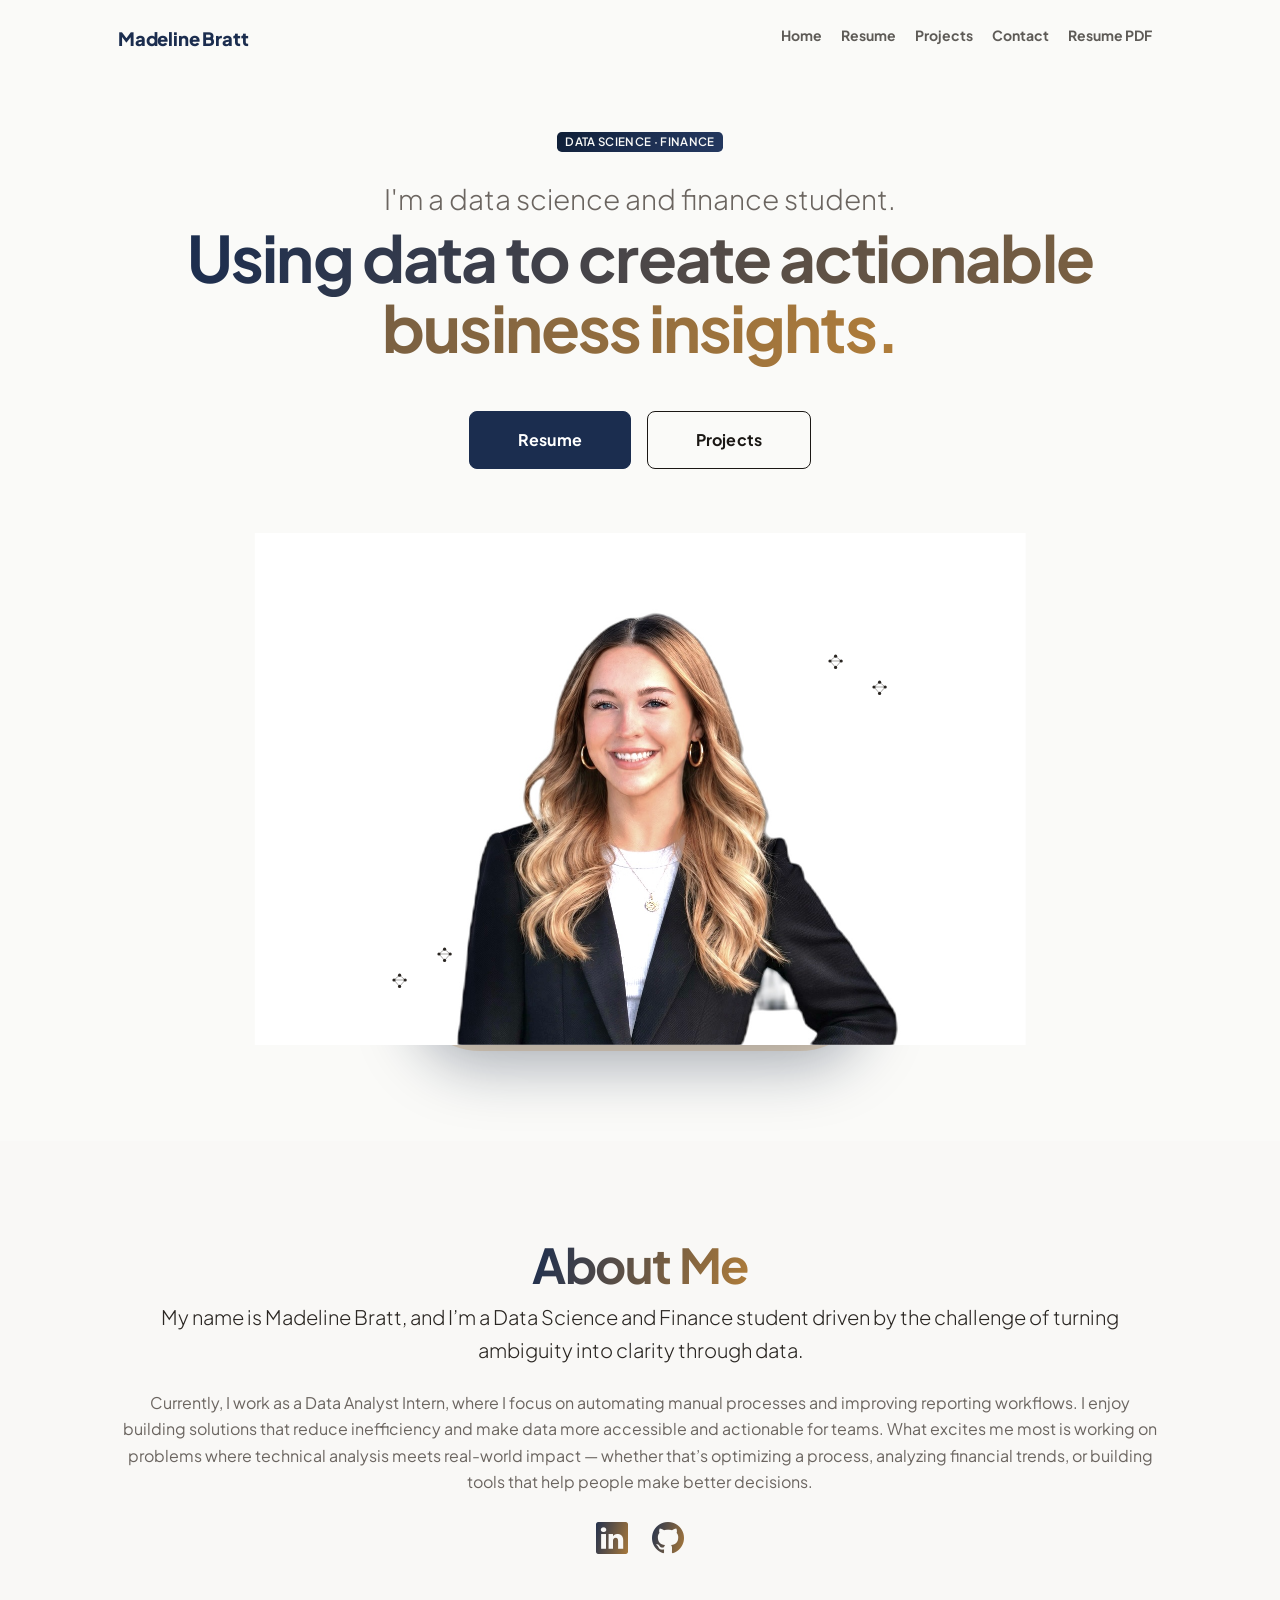
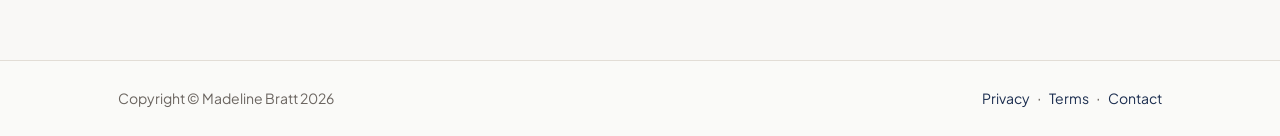
==== index.html @ 9de029a8 "Update index.html" ====
<!DOCTYPE html>
<html lang="en">
    <head>
        <meta charset="utf-8" />
        <meta name="viewport" content="width=device-width, initial-scale=1, shrink-to-fit=no" />
        <meta name="description" content="" />
        <meta name="author" content="" />
        <title>Madeline Bratt - Portfolio</title>
        <!-- Favicon-->
        <link rel="icon" type="image/x-icon" href="assets/favicon.ico" />
        <!-- Custom Google font-->
        <link rel="preconnect" href="https://fonts.googleapis.com" />
        <link rel="preconnect" href="https://fonts.gstatic.com" crossorigin />
        <link href="https://fonts.googleapis.com/css2?family=Plus+Jakarta+Sans:wght@100;200;300;400;500;600;700;800;900&amp;display=swap" rel="stylesheet" />
        <!-- Bootstrap icons-->
        <link href="https://cdn.jsdelivr.net/npm/bootstrap-icons@1.8.1/font/bootstrap-icons.css" rel="stylesheet" />
        <!-- Core theme CSS (includes Bootstrap)-->
        <link href="css/styles.css" rel="stylesheet" />
    </head>
    <body class="d-flex flex-column h-100">
        <main class="flex-shrink-0">
            <!-- Navigation-->
            <nav class="navbar navbar-expand-lg navbar-light bg-white py-3">
                <div class="container px-5">
                    <a class="navbar-brand" href="index.html"><span class="fw-bolder text-primary">Madeline Bratt</span></a>
                    <button class="navbar-toggler" type="button" data-bs-toggle="collapse" data-bs-target="#navbarSupportedContent" aria-controls="navbarSupportedContent" aria-expanded="false" aria-label="Toggle navigation"><span class="navbar-toggler-icon"></span></button>
                    <div class="collapse navbar-collapse" id="navbarSupportedContent">
                        <ul class="navbar-nav ms-auto mb-2 mb-lg-0 small fw-bolder">
                            <li class="nav-item"><a class="nav-link" href="index.html">Home</a></li>
                            <li class="nav-item"><a class="nav-link" href="resume.html">Resume</a></li>
                            <li class="nav-item"><a class="nav-link" href="projects.html">Projects</a></li>
                            <li class="nav-item"><a class="nav-link" href="contact.html">Contact</a></li>
                            <li class="nav-item"><a class="nav-link" href="assets/resume.pdf" target="_blank">Resume PDF</a></li>
                        </ul>
                    </div>
                </div>
            </nav>
            <!-- Header-->
            <header class="py-5">
                <div class="container px-5 pb-5">
                    <div class="row gx-5 align-items-center">
                        <div class="col-xxl-5">
                            <!-- Header text content-->
                            <div class="text-center text-xxl-start">
                                <div class="badge bg-gradient-primary-to-secondary text-white mb-4"><div class="text-uppercase">Data Science &middot; Finance</div></div>
                                <div class="fs-3 fw-light text-muted">I'm a data science and finance student.</div>
                                <h1 class="display-3 fw-bolder mb-5"><span class="text-gradient d-inline">Using data to create actionable business insights. </span></h1>
                                <div class="d-grid gap-3 d-sm-flex justify-content-sm-center justify-content-xxl-start mb-3">
                                    <a class="btn btn-primary btn-lg px-5 py-3 me-sm-3 fs-6 fw-bolder" href="resume.html">Resume</a>
                                    <a class="btn btn-outline-dark btn-lg px-5 py-3 fs-6 fw-bolder" href="projects.html">Projects</a>
                                </div>
                            </div>
                        </div>
                        <div class="col-xxl-7">
                            <!-- Header profile picture-->
                            <div class="d-flex justify-content-center mt-5 mt-xxl-0">
                                <div class="profile bg-gradient-primary-to-secondary">
    <img class="profile-img" src="assets/profile.png" alt="..." />
    
    <div class="dots-1">
        <svg xmlns="http://www.w3.org/2000/svg" viewBox="0 0 24 24" width="100%" height="100%">
            <line x1="12" y1="4" x2="5" y2="10" stroke="currentColor" stroke-width="0.5"/>
            <line x1="12" y1="4" x2="19" y2="10" stroke="currentColor" stroke-width="0.5"/>
            <line x1="5" y1="10" x2="12" y2="18" stroke="currentColor" stroke-width="0.5"/>
            <line x1="19" y1="10" x2="12" y2="18" stroke="currentColor" stroke-width="0.5"/>
            <line x1="5" y1="10" x2="19" y2="10" stroke="currentColor" stroke-width="0.5"/>
            <circle cx="12" cy="4" r="2" fill="currentColor"/>
            <circle cx="5" cy="10" r="2" fill="currentColor"/>
            <circle cx="19" cy="10" r="2" fill="currentColor"/>
            <circle cx="12" cy="18" r="2" fill="currentColor"/>
        </svg>
    </div>
    <div class="dots-2">
        <svg xmlns="http://www.w3.org/2000/svg" viewBox="0 0 24 24" width="100%" height="100%">
            <line x1="12" y1="4" x2="5" y2="10" stroke="currentColor" stroke-width="0.5"/>
            <line x1="12" y1="4" x2="19" y2="10" stroke="currentColor" stroke-width="0.5"/>
            <line x1="5" y1="10" x2="12" y2="18" stroke="currentColor" stroke-width="0.5"/>
            <line x1="19" y1="10" x2="12" y2="18" stroke="currentColor" stroke-width="0.5"/>
            <line x1="5" y1="10" x2="19" y2="10" stroke="currentColor" stroke-width="0.5"/>
            <circle cx="12" cy="4" r="2" fill="currentColor"/>
            <circle cx="5" cy="10" r="2" fill="currentColor"/>
            <circle cx="19" cy="10" r="2" fill="currentColor"/>
            <circle cx="12" cy="18" r="2" fill="currentColor"/>
        </svg>
    </div>
    <div class="dots-3">
        <svg xmlns="http://www.w3.org/2000/svg" viewBox="0 0 24 24" width="100%" height="100%">
            <line x1="12" y1="4" x2="5" y2="10" stroke="currentColor" stroke-width="0.5"/>
            <line x1="12" y1="4" x2="19" y2="10" stroke="currentColor" stroke-width="0.5"/>
            <line x1="5" y1="10" x2="12" y2="18" stroke="currentColor" stroke-width="0.5"/>
            <line x1="19" y1="10" x2="12" y2="18" stroke="currentColor" stroke-width="0.5"/>
            <line x1="5" y1="10" x2="19" y2="10" stroke="currentColor" stroke-width="0.5"/>
            <circle cx="12" cy="4" r="2" fill="currentColor"/>
            <circle cx="5" cy="10" r="2" fill="currentColor"/>
            <circle cx="19" cy="10" r="2" fill="currentColor"/>
            <circle cx="12" cy="18" r="2" fill="currentColor"/>
        </svg>
    </div>
    <div class="dots-4">
        <svg xmlns="http://www.w3.org/2000/svg" viewBox="0 0 24 24" width="100%" height="100%">
            <line x1="12" y1="4" x2="5" y2="10" stroke="currentColor" stroke-width="0.5"/>
            <line x1="12" y1="4" x2="19" y2="10" stroke="currentColor" stroke-width="0.5"/>
            <line x1="5" y1="10" x2="12" y2="18" stroke="currentColor" stroke-width="0.5"/>
            <line x1="19" y1="10" x2="12" y2="18" stroke="currentColor" stroke-width="0.5"/>
            <line x1="5" y1="10" x2="19" y2="10" stroke="currentColor" stroke-width="0.5"/>
            <circle cx="12" cy="4" r="2" fill="currentColor"/>
            <circle cx="5" cy="10" r="2" fill="currentColor"/>
            <circle cx="19" cy="10" r="2" fill="currentColor"/>
            <circle cx="12" cy="18" r="2" fill="currentColor"/>
        </svg>
    </div>
</div>
                                        <!-- END of SVG dots-->
                                    </div>
                                </div>
                            </div>
                        </div>
                    </div>
                </div>
            </header>
            <!-- About Section-->
            <section class="bg-light py-5">
                <div class="container px-5">
                    <div class="row gx-5 justify-content-center">
                        <div class="col-xxl-8">
                            <div class="text-center my-5">
                                <h2 class="display-5 fw-bolder"><span class="text-gradient d-inline">About Me</span></h2>
                                <p class="lead fw-light mb-4">My name is Madeline Bratt, and I’m a Data Science and Finance student driven by the challenge of turning ambiguity into clarity through data.</p>
                                <p class="text-muted">Currently, I work as a Data Analyst Intern, where I focus on automating manual processes and improving reporting workflows. I enjoy building solutions that reduce inefficiency and make data more accessible and actionable for teams. What excites me most is working on problems where technical analysis meets real-world impact — whether that’s optimizing a process, analyzing financial trends, or building tools that help people make better decisions.</p>
                                <div class="d-flex justify-content-center fs-2 gap-4">
                                    <a class="text-gradient" href="https://linkedin.com/in/madelinebratt"><i class="bi bi-linkedin"></i></a>
                                    <a class="text-gradient" href="https://github.com/madelinebratt"><i class="bi bi-github"></i></a>
                                </div>
                            </div>
                        </div>
                    </div>
                </div>
            </section>
        </main>
        <!-- Footer-->
        <footer class="bg-white py-4 mt-auto">
            <div class="container px-5">
                <div class="row align-items-center justify-content-between flex-column flex-sm-row">
                    <div class="col-auto"><div class="small m-0">Copyright &copy; Madeline Bratt 2026</div></div>
                    <div class="col-auto">
                        <a class="small" href="#!">Privacy</a>
                        <span class="mx-1">&middot;</span>
                        <a class="small" href="#!">Terms</a>
                        <span class="mx-1">&middot;</span>
                        <a class="small" href="#!">Contact</a>
                    </div>
                </div>
            </div>
        </footer>
        <!-- Bootstrap core JS-->
        <script src="https://cdn.jsdelivr.net/npm/bootstrap@5.2.3/dist/js/bootstrap.bundle.min.js"></script>
        <!-- Core theme JS-->
        <script src="js/scripts.js"></script>
    </body>
</html>
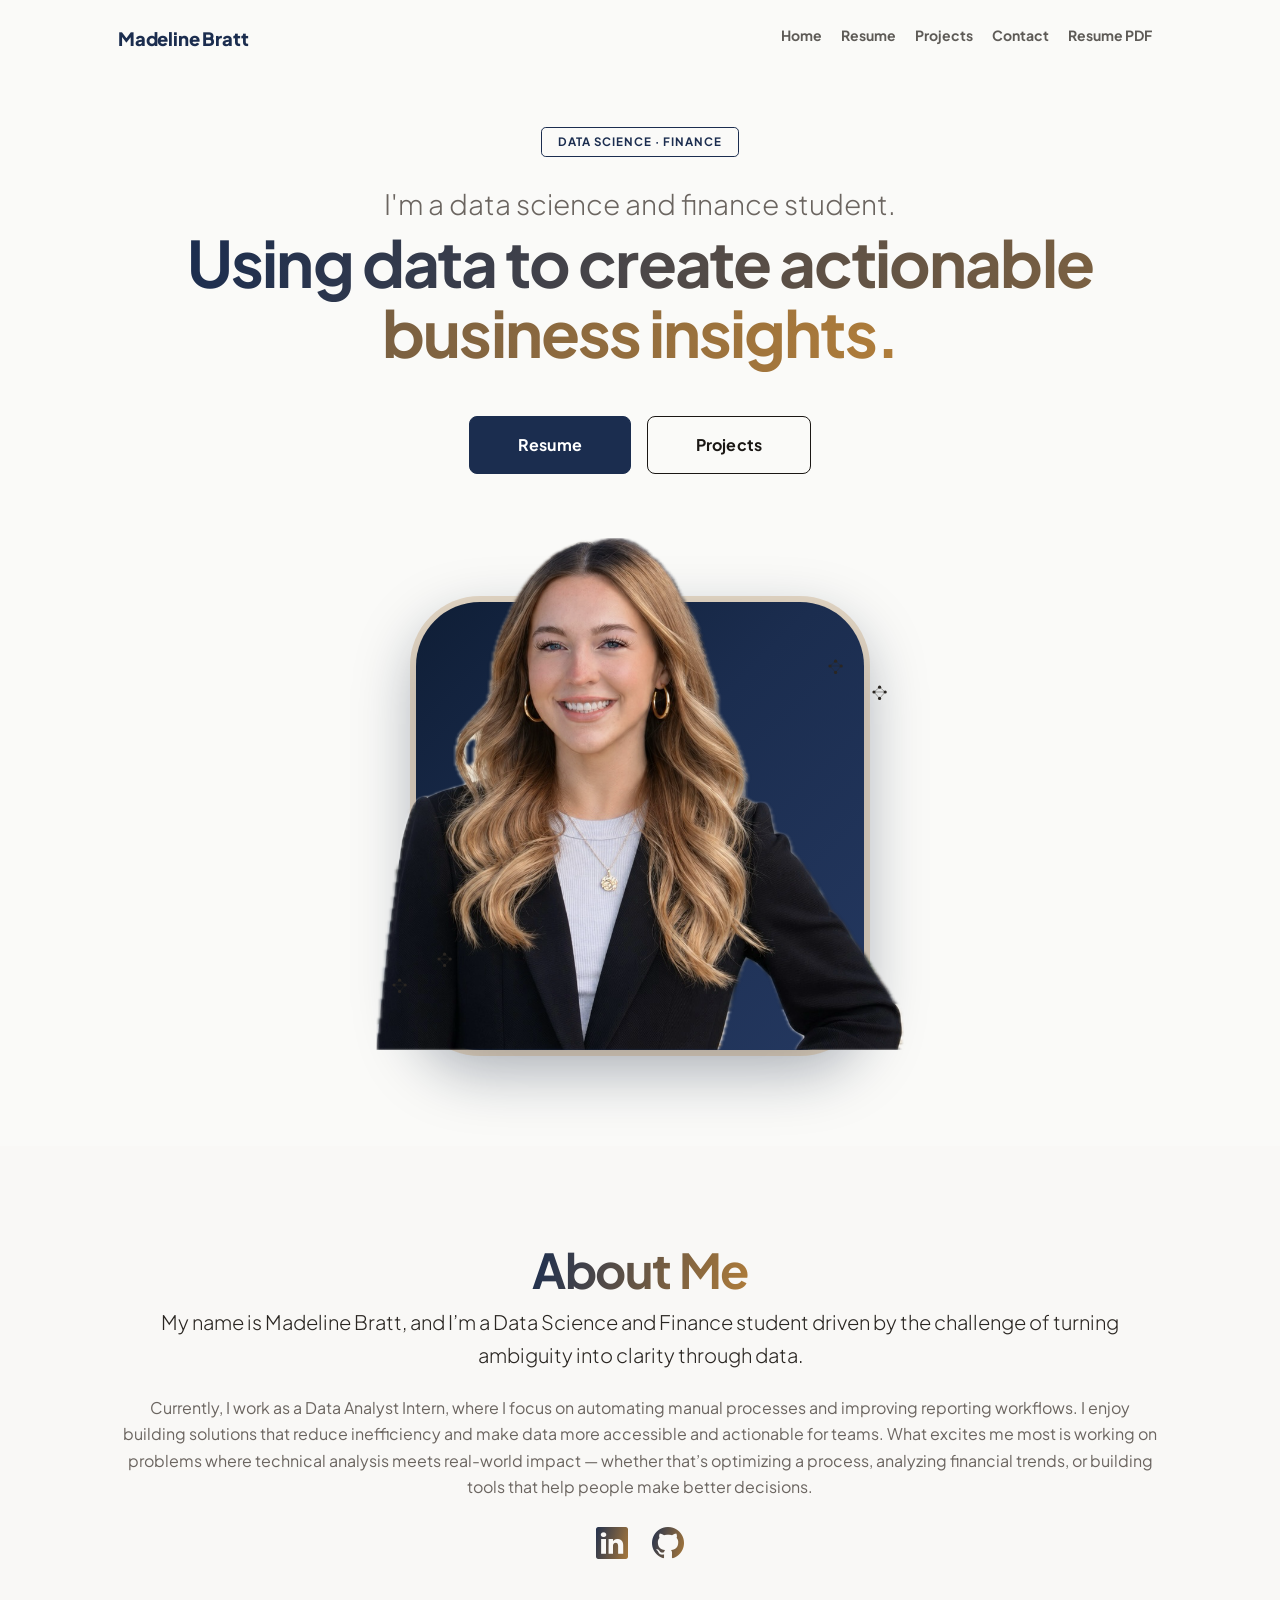
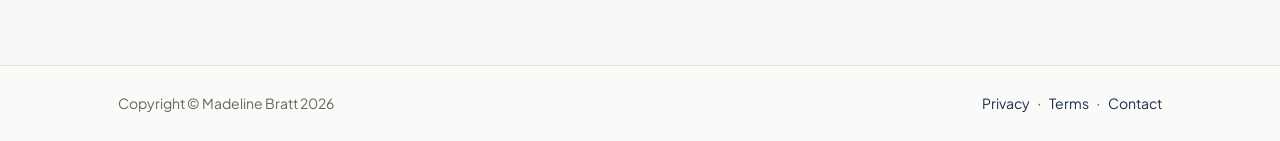
==== commit ecada876: "Update index.html" ====
--- a/index.html
+++ b/index.html
@@ -42,7 +42,7 @@
                         <div class="col-xxl-5">
                             <!-- Header text content-->
                             <div class="text-center text-xxl-start">
-                                <div class="badge bg-gradient-primary-to-secondary text-white mb-4"><div class="text-uppercase">Data Science &middot; Finance</div></div>
+                                <div class="badge border border-primary text-primary mb-4 py-2 px-3"><div class="text-uppercase fw-bold" style="letter-spacing: 1px;">Data Science &middot; Finance</div></div>
                                 <div class="fs-3 fw-light text-muted">I'm a data science and finance student.</div>
                                 <h1 class="display-3 fw-bolder mb-5"><span class="text-gradient d-inline">Using data to create actionable business insights. </span></h1>
                                 <div class="d-grid gap-3 d-sm-flex justify-content-sm-center justify-content-xxl-start mb-3">
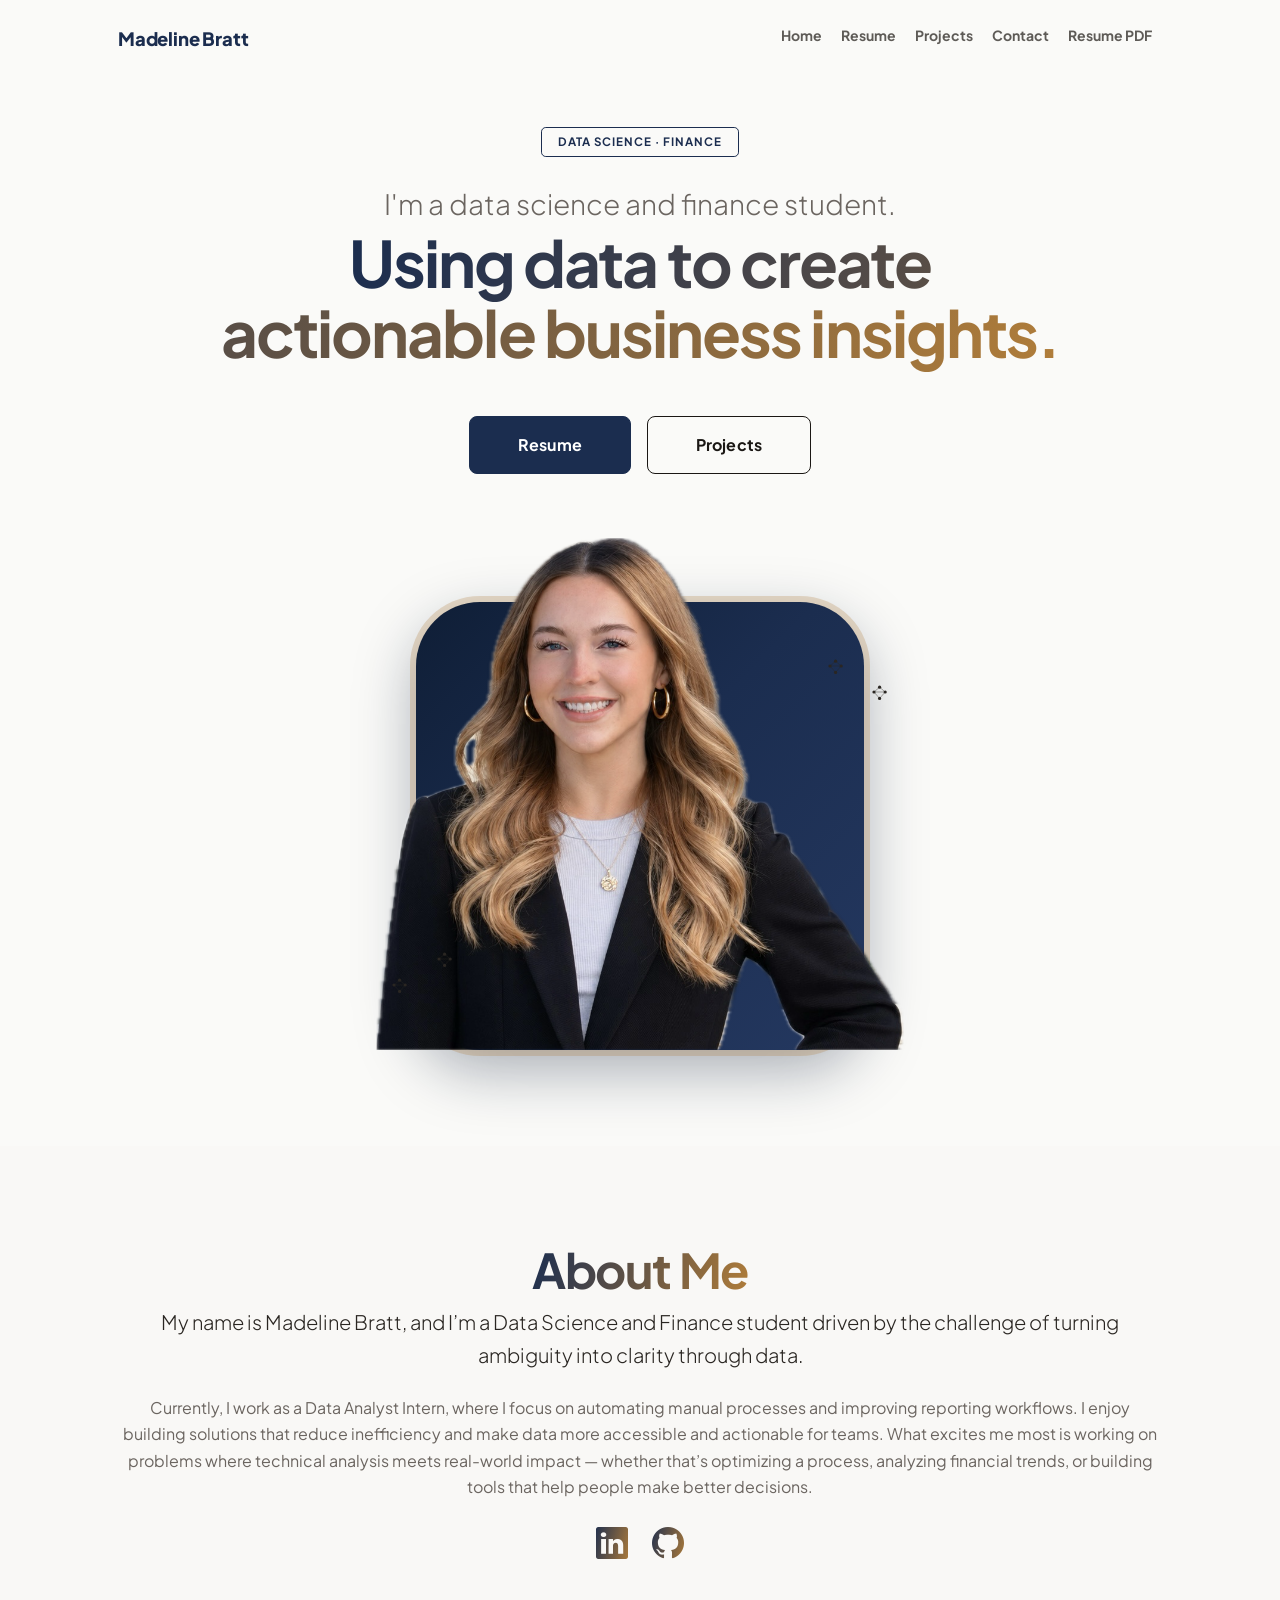
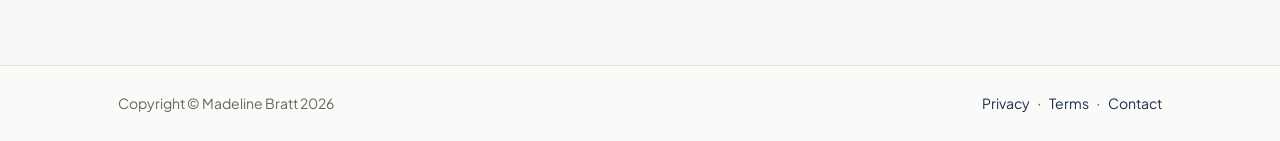
==== commit 65014f47: "Update index.html" ====
--- a/index.html
+++ b/index.html
@@ -44,7 +44,7 @@
                             <div class="text-center text-xxl-start">
                                 <div class="badge border border-primary text-primary mb-4 py-2 px-3"><div class="text-uppercase fw-bold" style="letter-spacing: 1px;">Data Science &middot; Finance</div></div>
                                 <div class="fs-3 fw-light text-muted">I'm a data science and finance student.</div>
-                                <h1 class="display-3 fw-bolder mb-5"><span class="text-gradient d-inline">Using data to create actionable business insights. </span></h1>
+                                <h1 class="display-3 fw-bolder mb-5"><span class="text-gradient d-inline">Using data to create<br>actionable business insights.</span></h1>
                                 <div class="d-grid gap-3 d-sm-flex justify-content-sm-center justify-content-xxl-start mb-3">
                                     <a class="btn btn-primary btn-lg px-5 py-3 me-sm-3 fs-6 fw-bolder" href="resume.html">Resume</a>
                                     <a class="btn btn-outline-dark btn-lg px-5 py-3 fs-6 fw-bolder" href="projects.html">Projects</a>
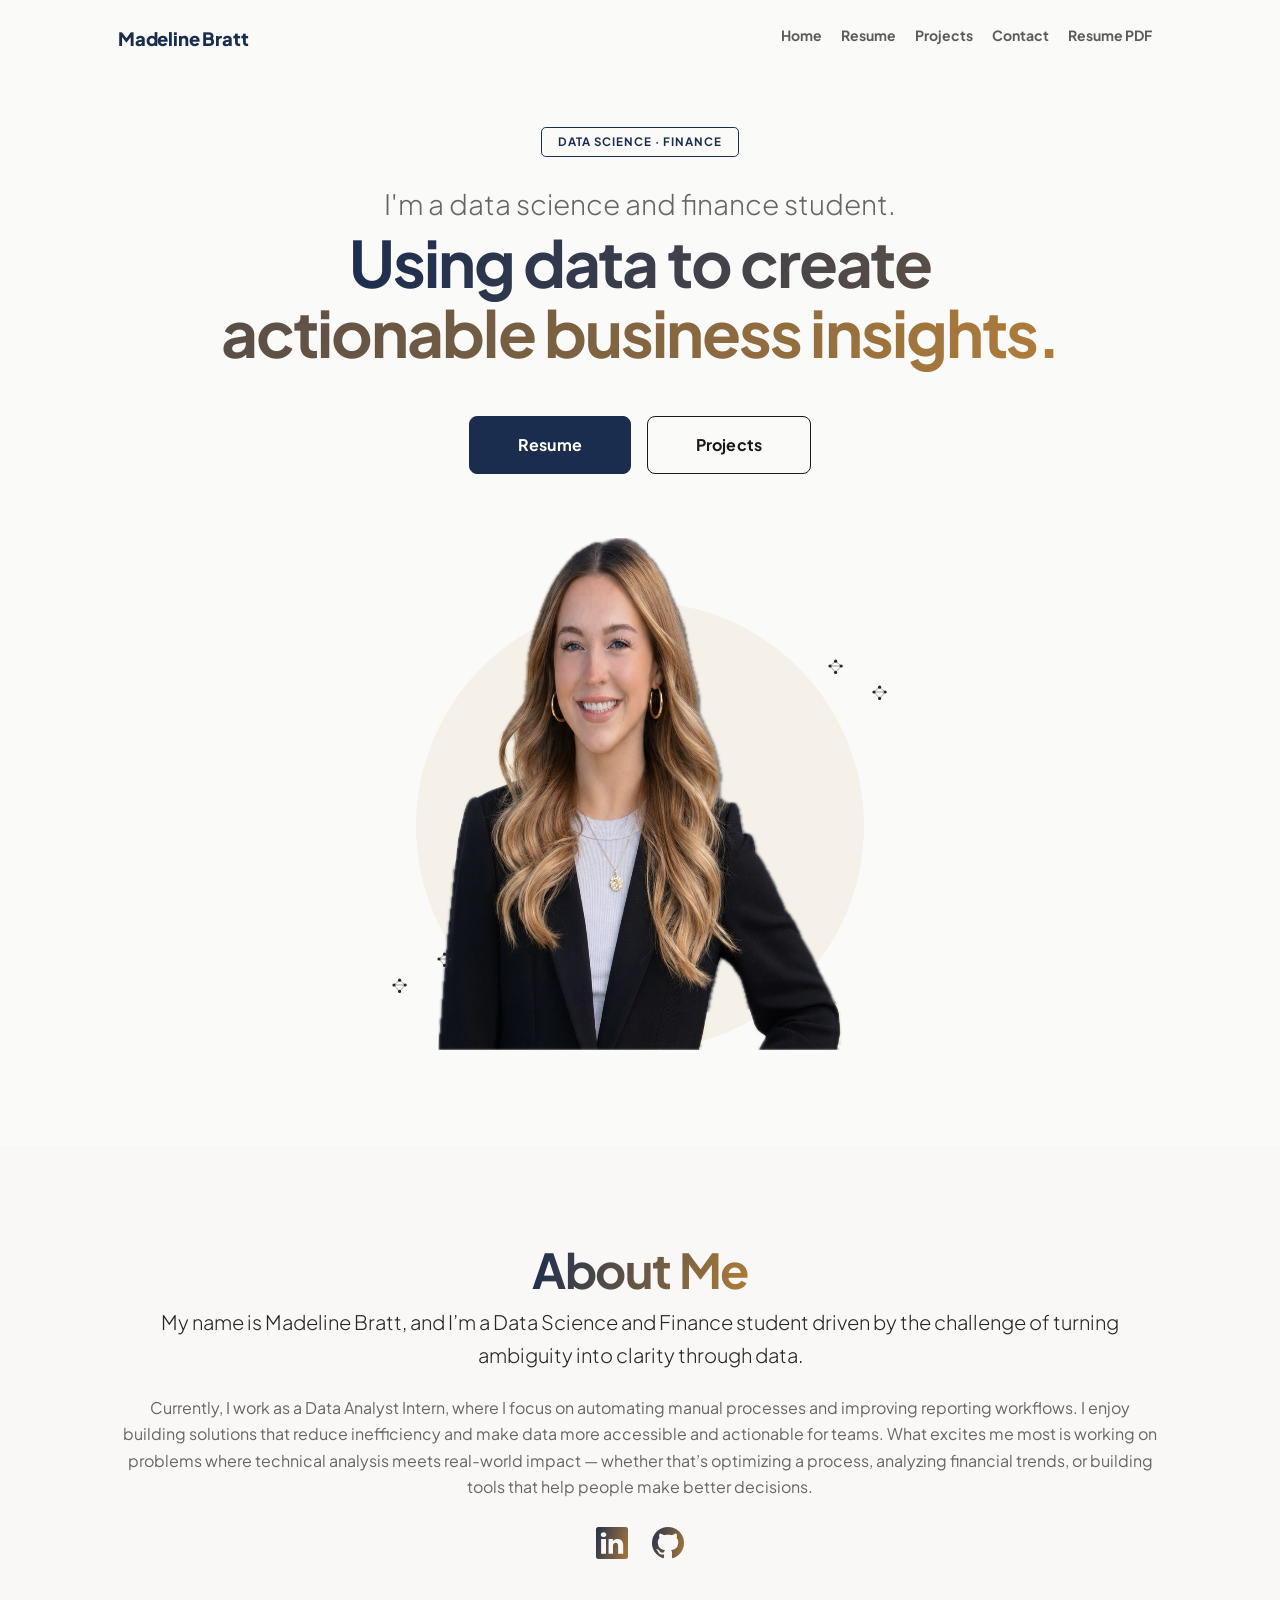
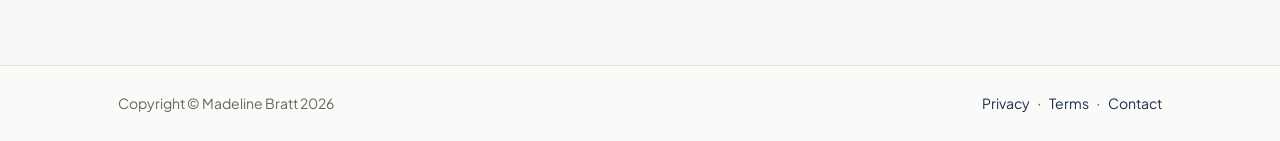
==== commit 80580694: "Update index.html" ====
--- a/index.html
+++ b/index.html
@@ -54,7 +54,7 @@
                         <div class="col-xxl-7">
                             <!-- Header profile picture-->
                             <div class="d-flex justify-content-center mt-5 mt-xxl-0">
-                                <div class="profile bg-gradient-primary-to-secondary">
+                                <div class="profile">
     <img class="profile-img" src="assets/profile.png" alt="..." />
     
     <div class="dots-1">
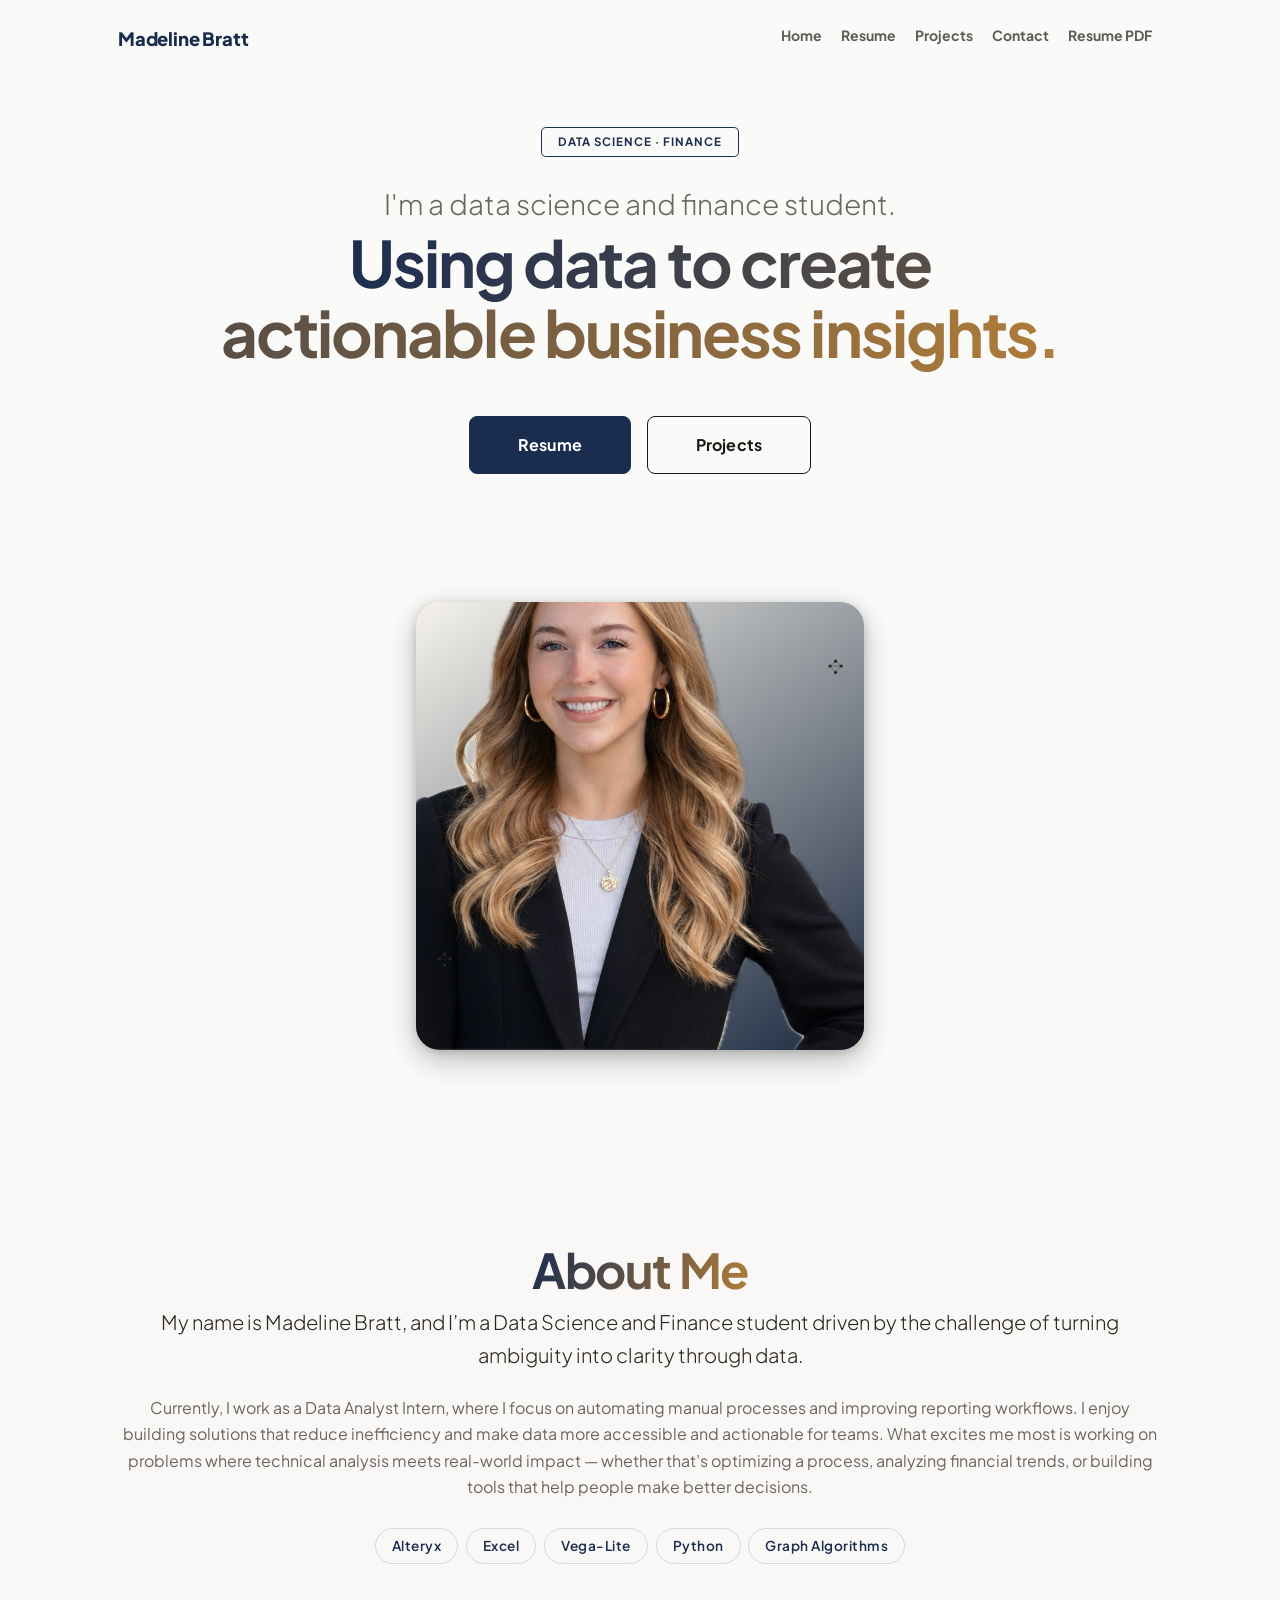
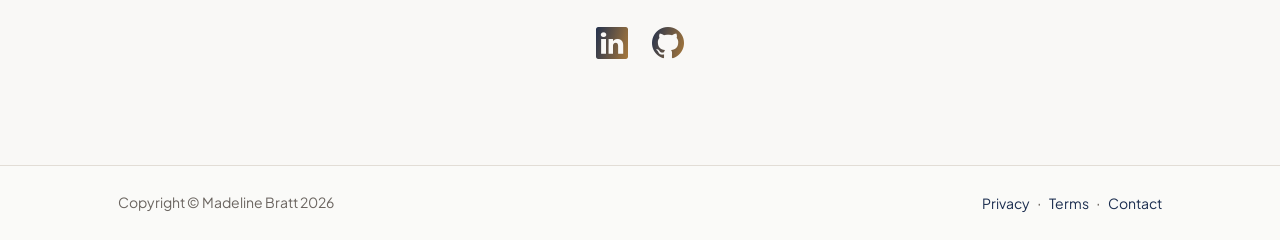
==== commit 3060a21c: "Update index.html" ====
--- a/index.html
+++ b/index.html
@@ -127,6 +127,13 @@
                                 <h2 class="display-5 fw-bolder"><span class="text-gradient d-inline">About Me</span></h2>
                                 <p class="lead fw-light mb-4">My name is Madeline Bratt, and I’m a Data Science and Finance student driven by the challenge of turning ambiguity into clarity through data.</p>
                                 <p class="text-muted">Currently, I work as a Data Analyst Intern, where I focus on automating manual processes and improving reporting workflows. I enjoy building solutions that reduce inefficiency and make data more accessible and actionable for teams. What excites me most is working on problems where technical analysis meets real-world impact — whether that’s optimizing a process, analyzing financial trends, or building tools that help people make better decisions.</p>
+                                <div class="mt-4 mb-5">
+        <span class="skill-pill">Alteryx</span>
+        <span class="skill-pill">Excel</span>
+        <span class="skill-pill">Vega-Lite</span>
+        <span class="skill-pill">Python</span>
+        <span class="skill-pill">Graph Algorithms</span>
+    </div>
                                 <div class="d-flex justify-content-center fs-2 gap-4">
                                     <a class="text-gradient" href="https://linkedin.com/in/madelinebratt"><i class="bi bi-linkedin"></i></a>
                                     <a class="text-gradient" href="https://github.com/madelinebratt"><i class="bi bi-github"></i></a>
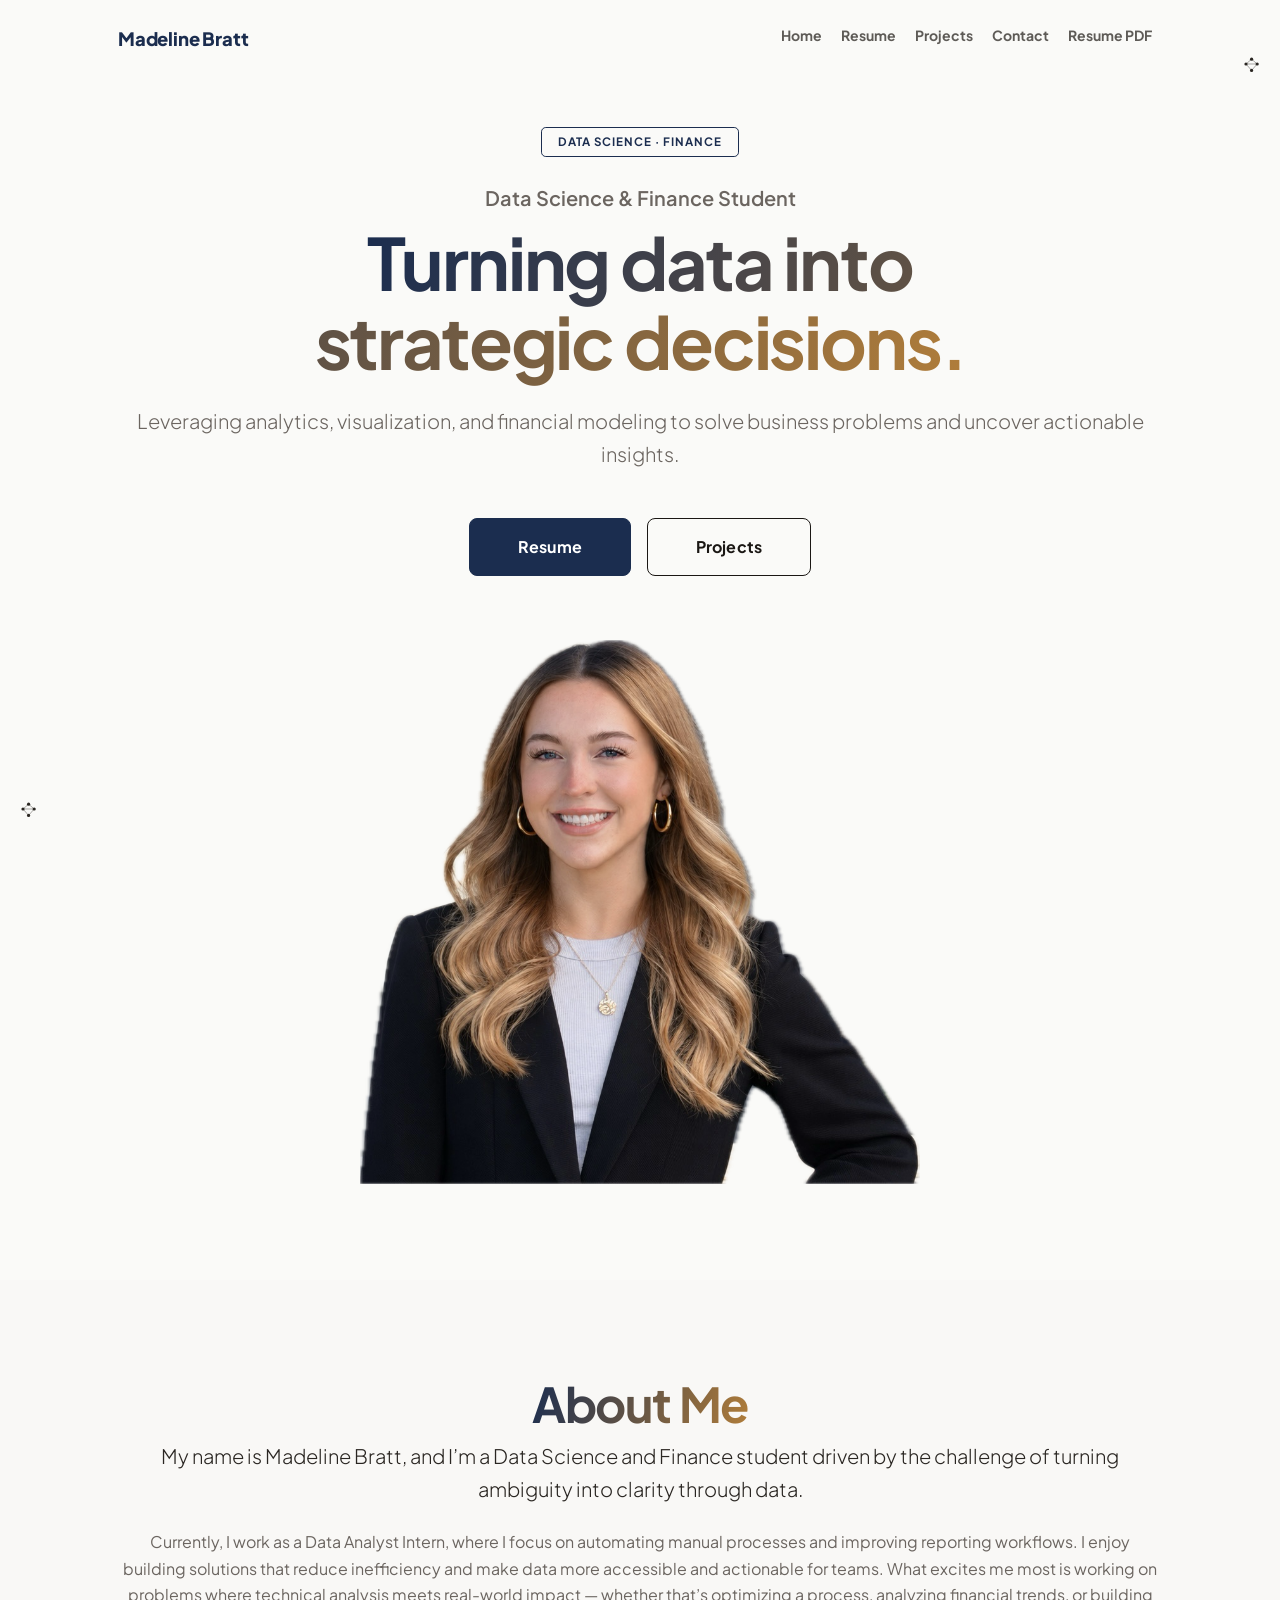
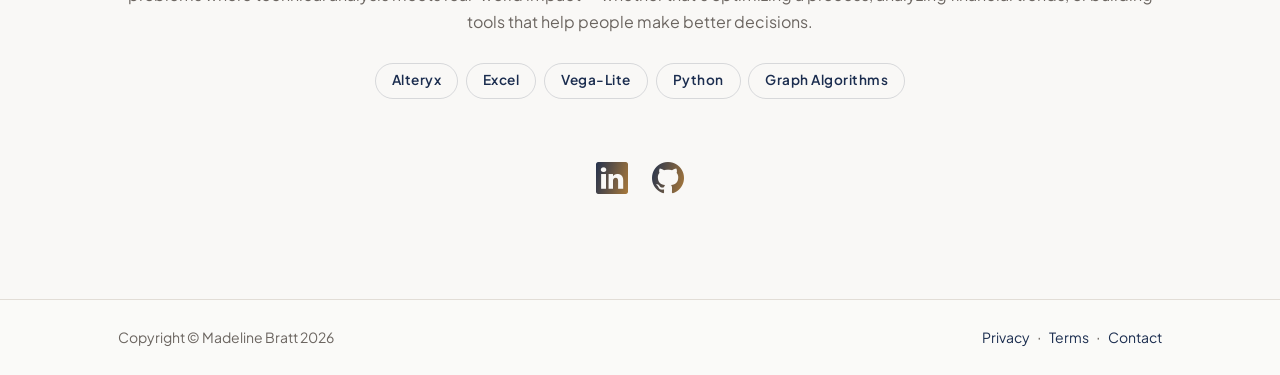
==== commit a541f710: "Update index.html" ====
--- a/index.html
+++ b/index.html
@@ -42,14 +42,38 @@
                         <div class="col-xxl-5">
                             <!-- Header text content-->
                             <div class="text-center text-xxl-start">
-                                <div class="badge border border-primary text-primary mb-4 py-2 px-3"><div class="text-uppercase fw-bold" style="letter-spacing: 1px;">Data Science &middot; Finance</div></div>
-                                <div class="fs-3 fw-light text-muted">I'm a data science and finance student.</div>
-                                <h1 class="display-3 fw-bolder mb-5"><span class="text-gradient d-inline">Using data to create<br>actionable business insights.</span></h1>
-                                <div class="d-grid gap-3 d-sm-flex justify-content-sm-center justify-content-xxl-start mb-3">
-                                    <a class="btn btn-primary btn-lg px-5 py-3 me-sm-3 fs-6 fw-bolder" href="resume.html">Resume</a>
-                                    <a class="btn btn-outline-dark btn-lg px-5 py-3 fs-6 fw-bolder" href="projects.html">Projects</a>
-                                </div>
-                            </div>
+
+    <div class="badge border border-primary text-primary mb-4 py-2 px-3">
+        <div class="text-uppercase fw-bold" style="letter-spacing: 1px;">
+            Data Science · Finance
+        </div>
+    </div>
+
+    <div class="fs-5 fw-semibold text-muted mb-2">
+        Data Science & Finance Student
+    </div>
+
+    <h1 class="display-2 fw-bolder mb-4">
+        <span class="text-gradient d-inline">
+            Turning data into<br>strategic decisions.
+        </span>
+    </h1>
+
+    <p class="lead text-muted mb-5">
+        Leveraging analytics, visualization, and financial modeling
+        to solve business problems and uncover actionable insights.
+    </p>
+
+    <div class="d-grid gap-3 d-sm-flex justify-content-sm-center justify-content-xxl-start mb-3">
+        <a class="btn btn-primary btn-lg px-5 py-3 me-sm-3 fs-6 fw-bolder" href="resume.html">
+            Resume
+        </a>
+        <a class="btn btn-outline-dark btn-lg px-5 py-3 fs-6 fw-bolder" href="projects.html">
+            Projects
+        </a>
+    </div>
+
+</div>
                         </div>
                         <div class="col-xxl-7">
                             <!-- Header profile picture-->
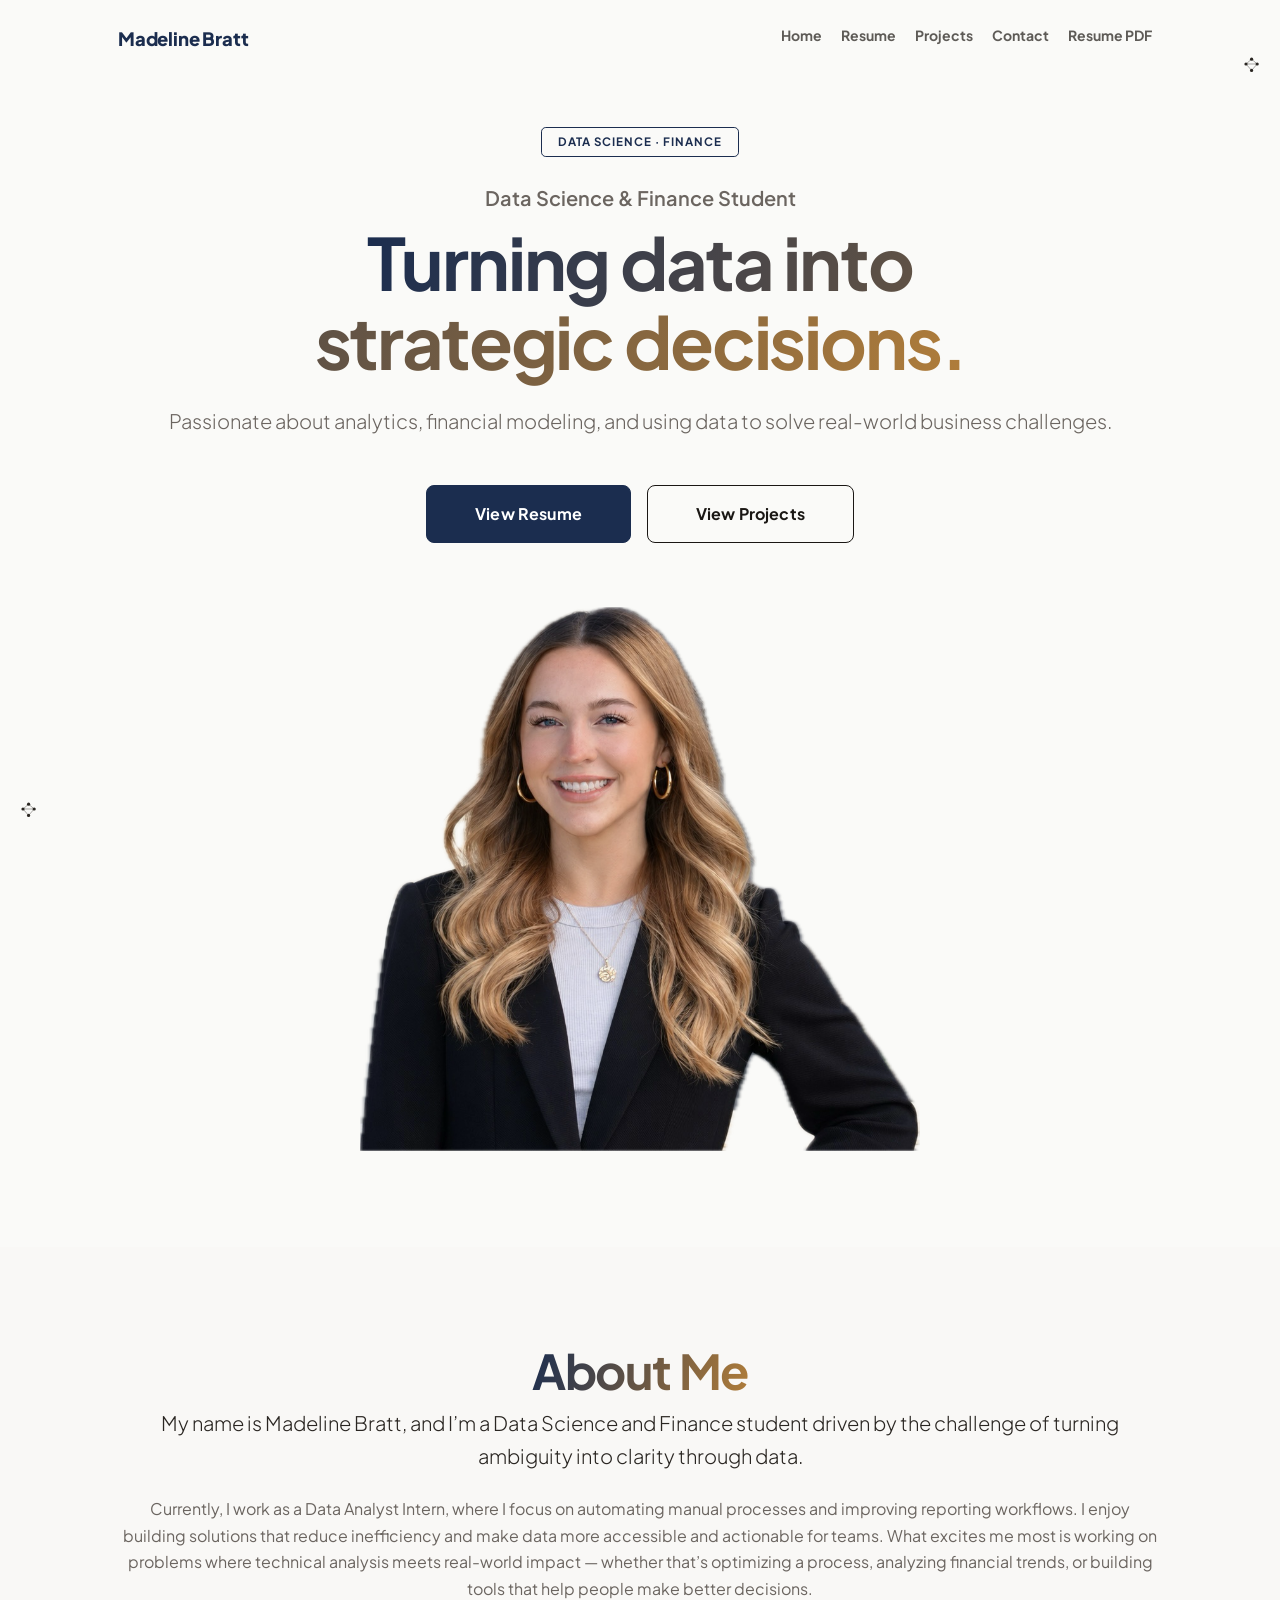
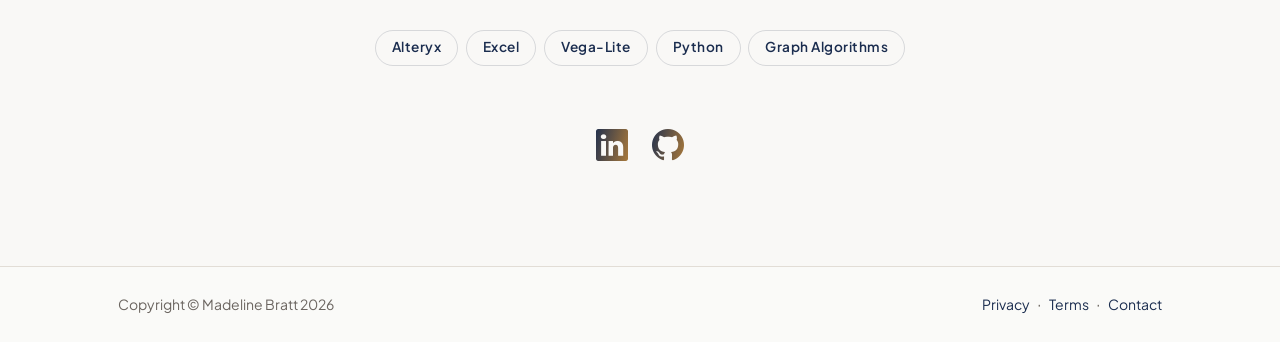
==== commit 74c121e2: "Update index.html" ====
--- a/index.html
+++ b/index.html
@@ -60,16 +60,16 @@
     </h1>
 
     <p class="lead text-muted mb-5">
-        Leveraging analytics, visualization, and financial modeling
-        to solve business problems and uncover actionable insights.
+        Passionate about analytics, financial modeling, and using data
+        to solve real-world business challenges.
     </p>
 
     <div class="d-grid gap-3 d-sm-flex justify-content-sm-center justify-content-xxl-start mb-3">
         <a class="btn btn-primary btn-lg px-5 py-3 me-sm-3 fs-6 fw-bolder" href="resume.html">
-            Resume
+            View Resume
         </a>
         <a class="btn btn-outline-dark btn-lg px-5 py-3 fs-6 fw-bolder" href="projects.html">
-            Projects
+            View Projects
         </a>
     </div>
 
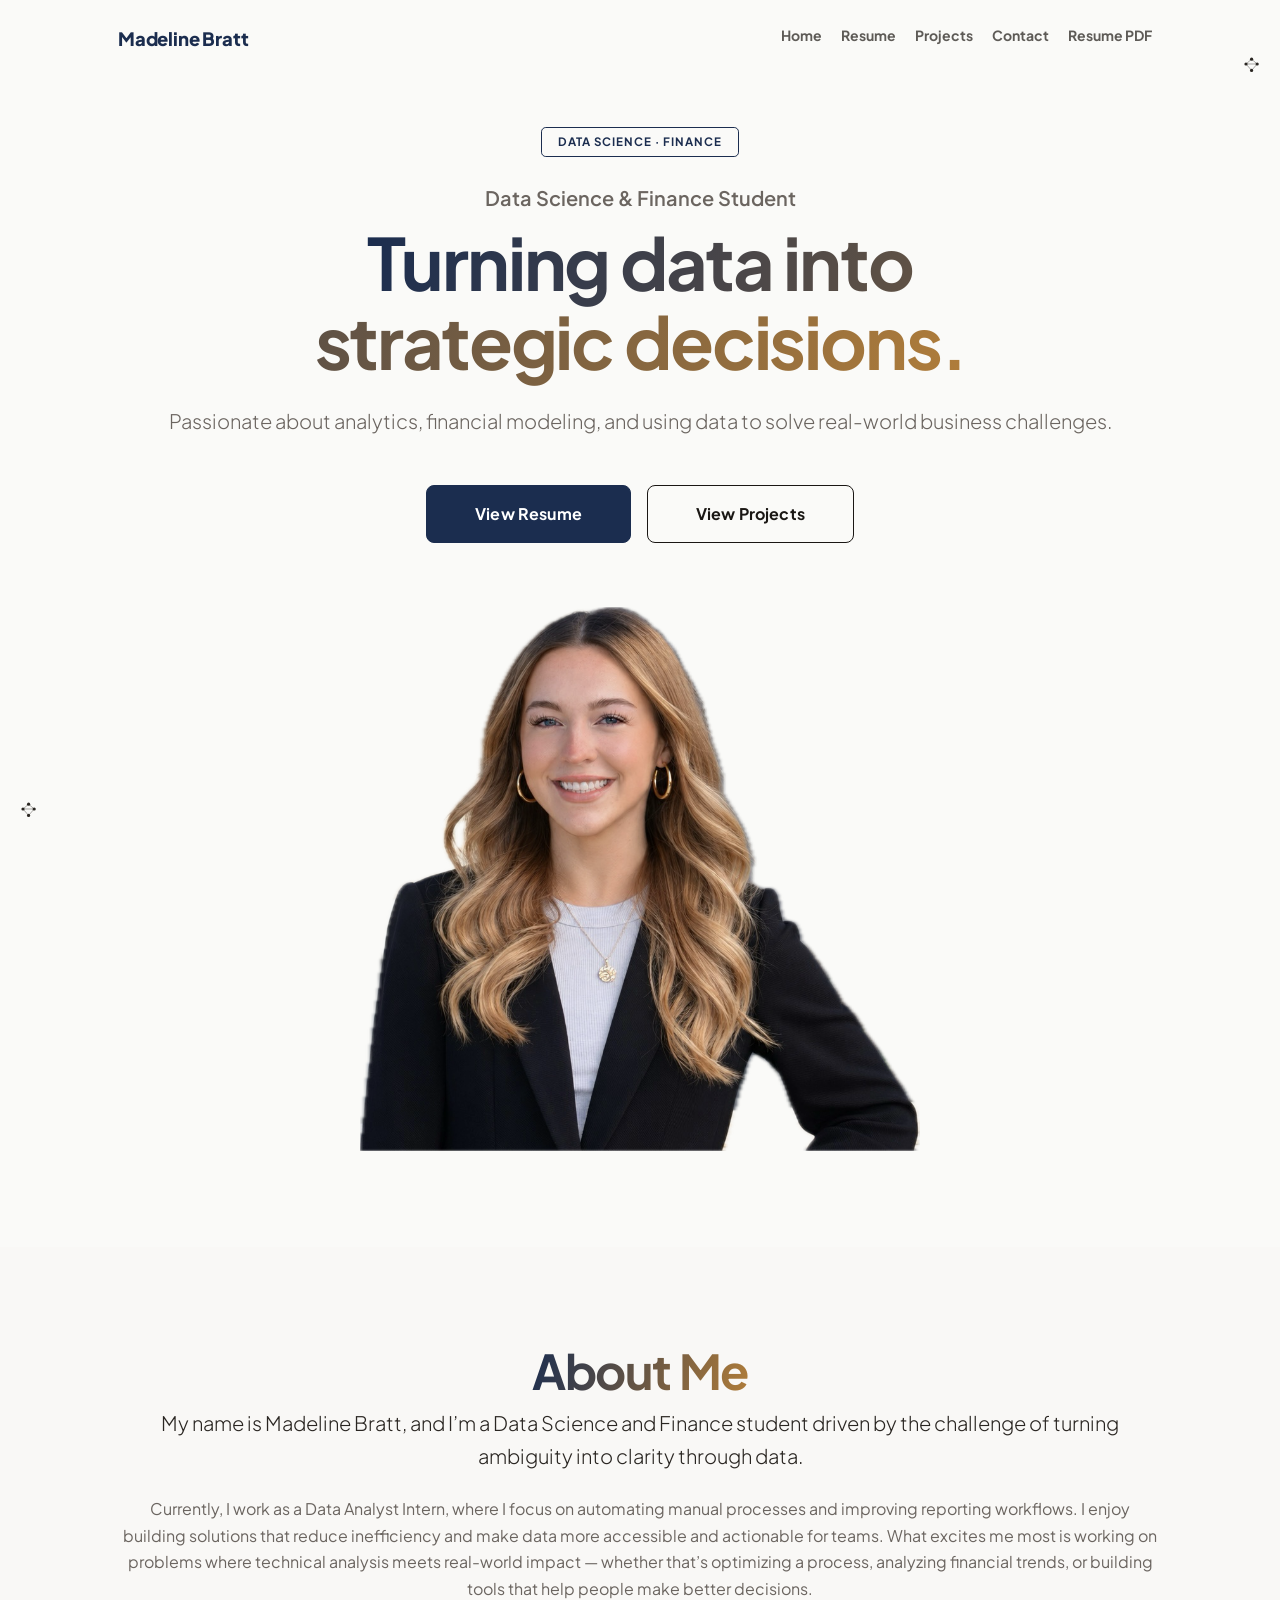
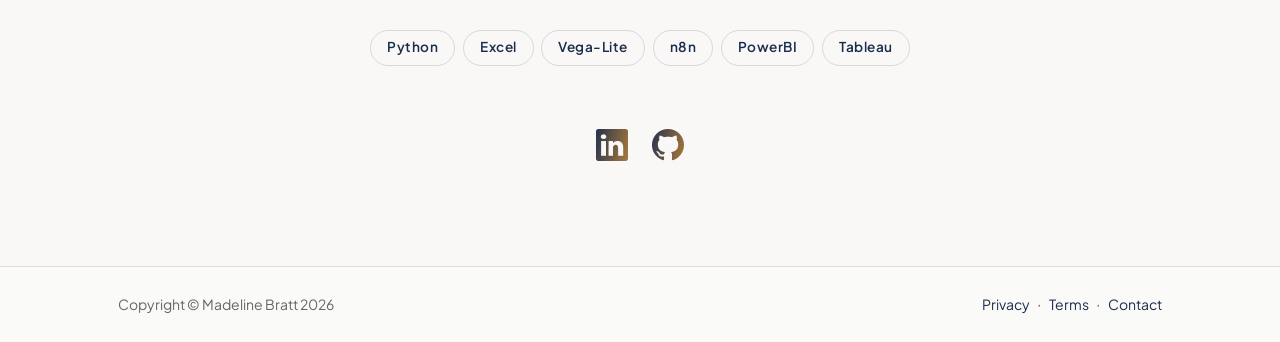
==== commit 1c3274c5: "Update index.html" ====
--- a/index.html
+++ b/index.html
@@ -152,11 +152,12 @@
                                 <p class="lead fw-light mb-4">My name is Madeline Bratt, and I’m a Data Science and Finance student driven by the challenge of turning ambiguity into clarity through data.</p>
                                 <p class="text-muted">Currently, I work as a Data Analyst Intern, where I focus on automating manual processes and improving reporting workflows. I enjoy building solutions that reduce inefficiency and make data more accessible and actionable for teams. What excites me most is working on problems where technical analysis meets real-world impact — whether that’s optimizing a process, analyzing financial trends, or building tools that help people make better decisions.</p>
                                 <div class="mt-4 mb-5">
-        <span class="skill-pill">Alteryx</span>
+        <span class="skill-pill">Python</span>
         <span class="skill-pill">Excel</span>
         <span class="skill-pill">Vega-Lite</span>
-        <span class="skill-pill">Python</span>
-        <span class="skill-pill">Graph Algorithms</span>
+        <span class="skill-pill">n8n</span>
+        <span class="skill-pill">PowerBI</span>
+        <span class="skill-pill">Tableau</span>
     </div>
                                 <div class="d-flex justify-content-center fs-2 gap-4">
                                     <a class="text-gradient" href="https://linkedin.com/in/madelinebratt"><i class="bi bi-linkedin"></i></a>
